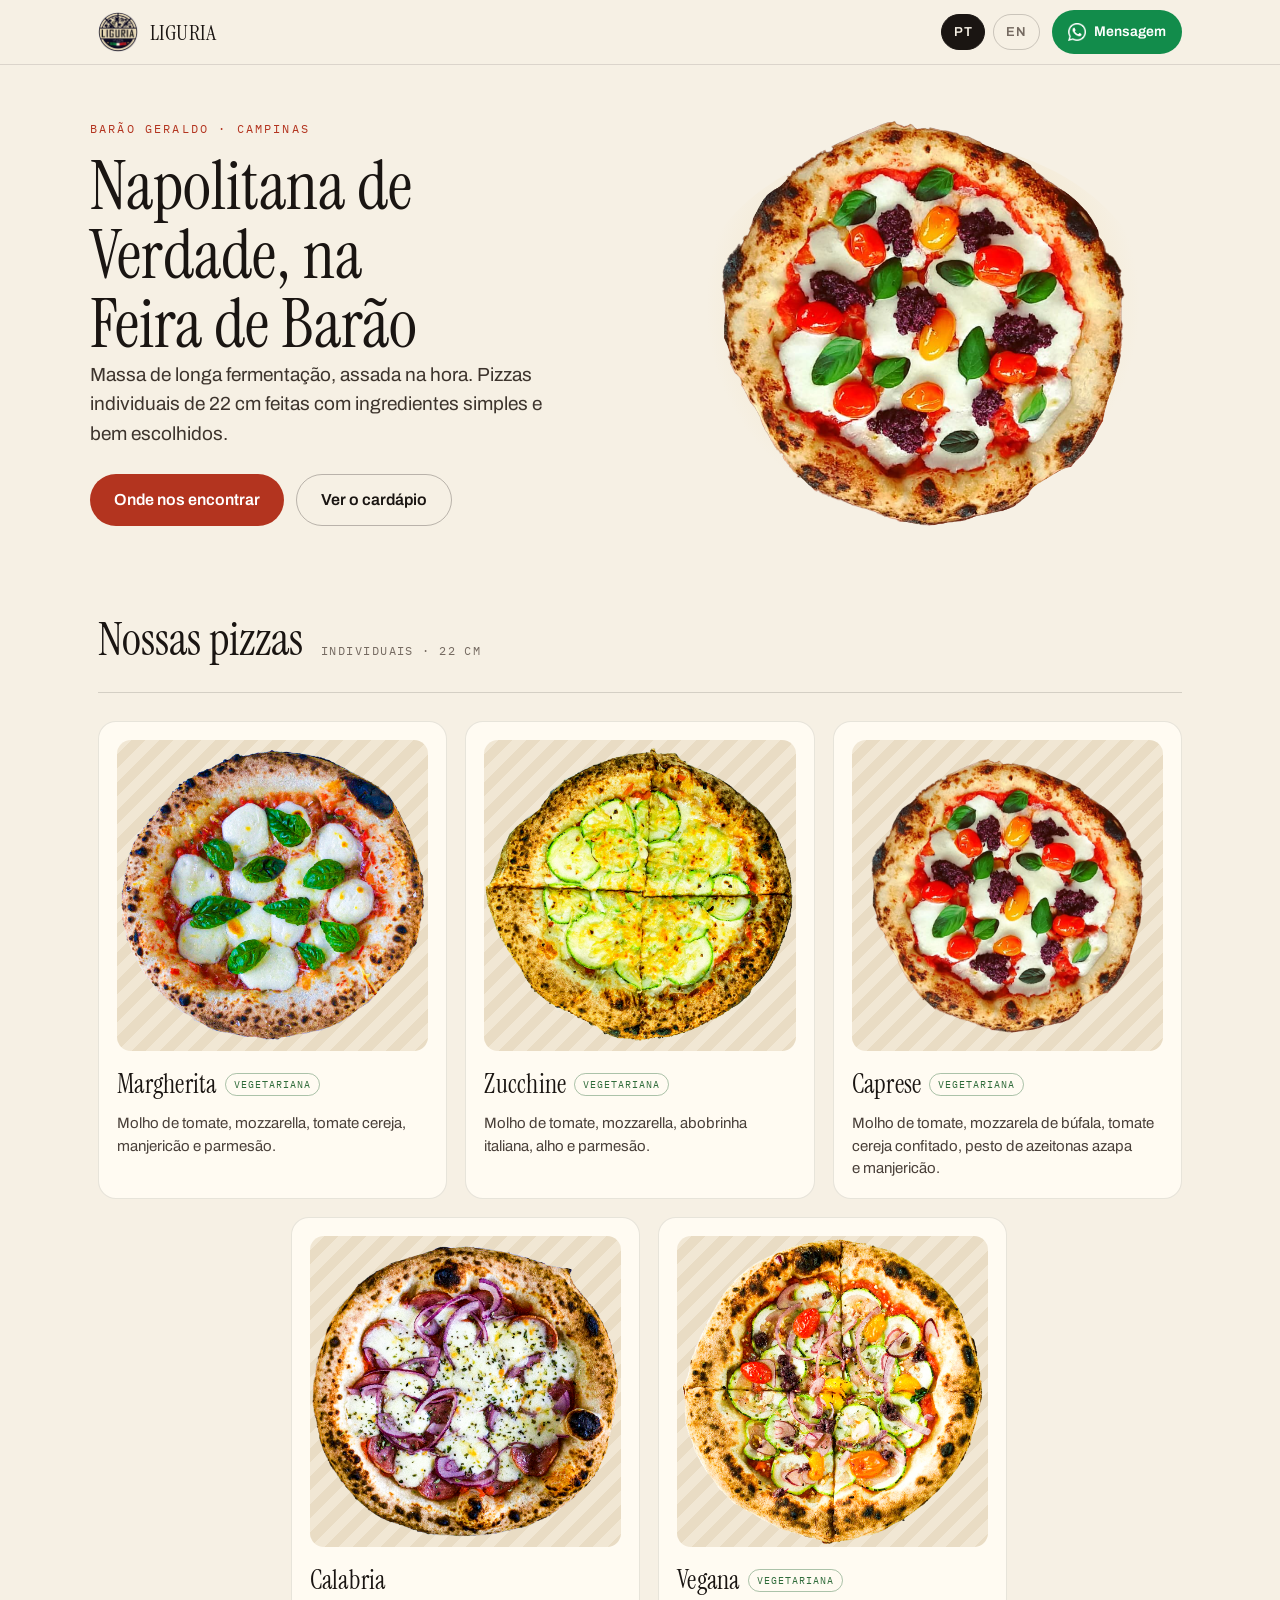
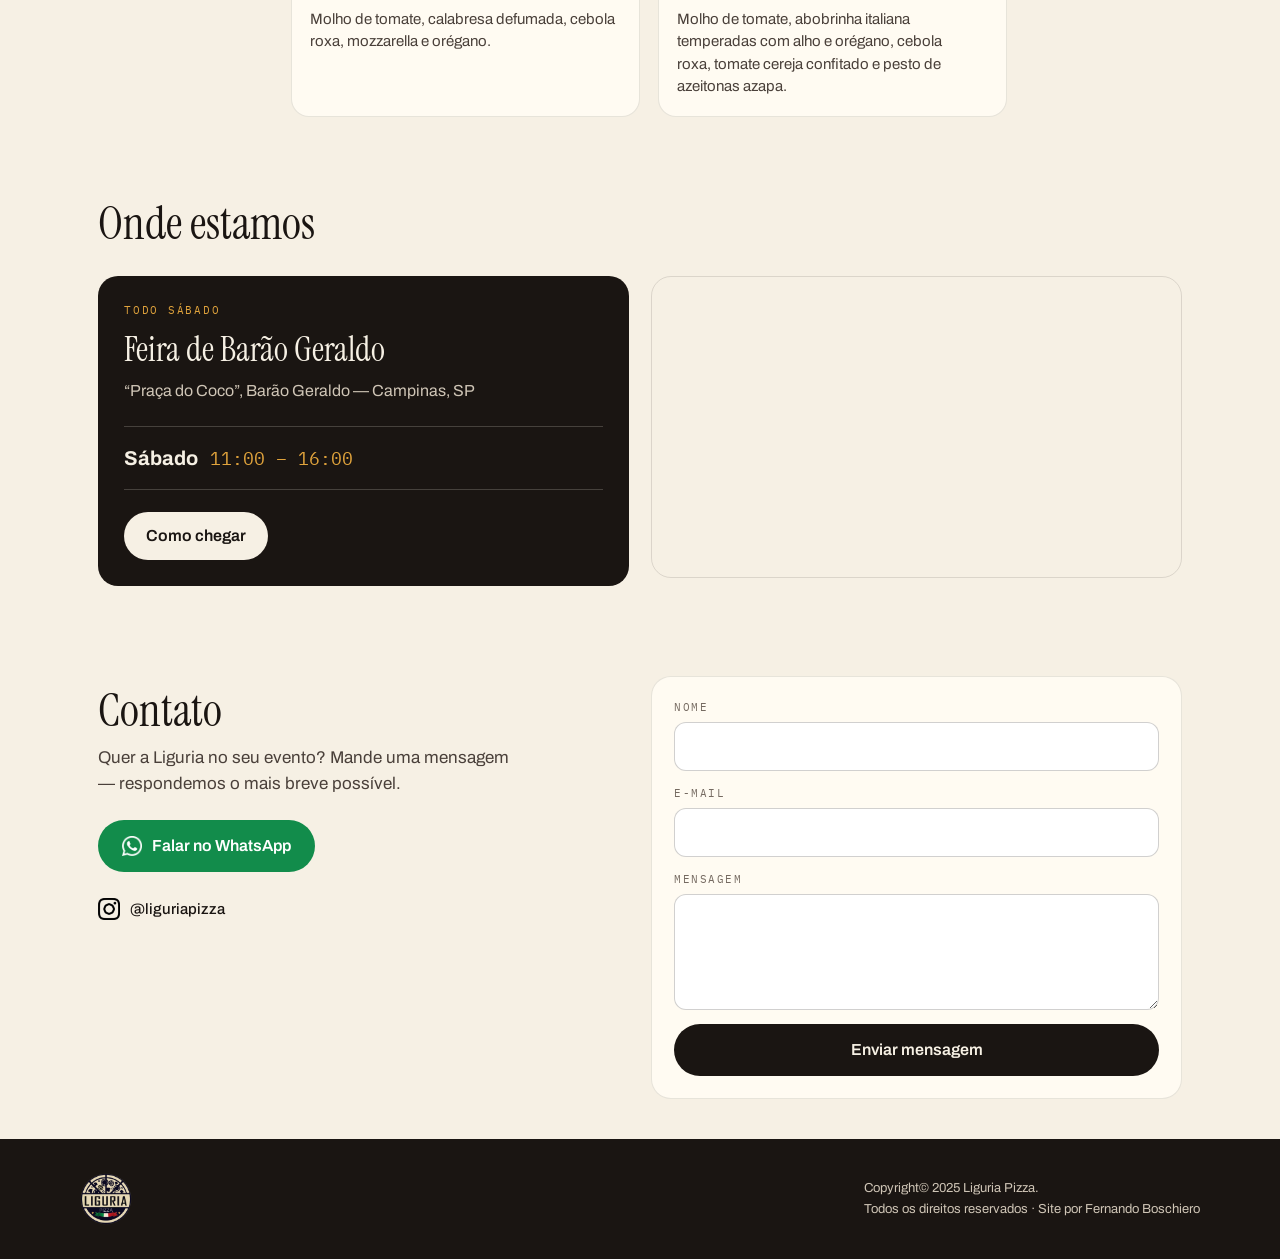
==== index.html @ d64727dc "Initial commit - Liguria Pizza website" ====
<!doctype html>
<html lang="pt-BR">
  <head>
    <meta charset="utf-8" />
    <meta name="viewport" content="width=device-width, initial-scale=1" />
    <title>
      Liguria Pizza — Pizzas Napolitanas de Verdade, em Barão Geraldo, Campinas
    </title>
    <meta
      name="description"
      content="Pizza napolitana individual de massa de longa fermentação, assada na hora. Todo sábado na Feira de Barão Geraldo, Campinas." />
    <link rel="icon" href="liguriaLogo.png" />
    <link rel="preconnect" href="https://fonts.googleapis.com" />
    <link rel="preconnect" href="https://fonts.gstatic.com" crossorigin />
    <link
      href="https://fonts.googleapis.com/css2?family=Instrument+Serif&family=Archivo:wght@400;500;600;700&family=IBM+Plex+Mono:wght@400;500&display=swap"
      rel="stylesheet" />
    <link rel="stylesheet" href="styles.css" />
  </head>
  <body>
    <header class="nav">
      <div class="nav__inner">
        <a class="nav__brand" href="#top">
          <img src="liguriaLogo.png" alt="Liguria Pizza" />
          <span>LIGURIA</span>
        </a>
        <div class="nav__spacer"></div>
        <div class="lang" role="group" aria-label="Idioma">
          <button
            type="button"
            class="lang__btn is-on"
            data-lang="pt"
            aria-pressed="true">
            PT
          </button>
          <button
            type="button"
            class="lang__btn"
            data-lang="en"
            aria-pressed="false">
            EN
          </button>
        </div>
        <a
          class="btn btn--wa btn--sm"
          target="_blank"
          href="https://wa.me/5519989601411">
          <img class="icon" src="whatsapp-icon.png" alt="" />
          <span data-i18n="navCta">Mensagem</span>
        </a>
      </div>
    </header>

    <main id="top">
      <section class="hero">
        <div class="hero__copy">
          <p class="kicker">Barão Geraldo · Campinas</p>
          <h1 data-i18n="h1">Napolitana de Verdade, na Feira de Barão</h1>
          <p class="lede" data-i18n="sub">
            Massa de longa fermentação, assada na hora. Pizzas individuais de 22
            cm feitas com ingredientes simples e bem escolhidos.
          </p>
          <div class="btn-row">
            <a class="btn btn--primary" href="#onde-estamos" data-i18n="heroCta"
              >Onde nos encontrar</a
            >
            <a class="btn btn--ghost" href="#cardapio" data-i18n="heroCta2"
              >Ver o cardápio</a
            >
          </div>
        </div>
        <div class="hero__art">
          <img
            src="CAPRESE.png"
            alt="Pizza Caprese da Liguria"
            width="460"
            height="460" />
        </div>
      </section>

      <section id="cardapio" class="section">
        <div class="section__head">
          <h2 data-i18n="menuTitle">Nossas pizzas</h2>
          <span class="kicker kicker--muted" data-i18n="menuNote"
            >Individuais · 22 cm</span
          >
        </div>
        <hr class="rule" />
        <div class="menu" id="menu-grid">
          <!-- Cards are rendered by script.js from the MENU data, so PT/EN stays in one place. -->
        </div>
      </section>

      <section id="onde-estamos" class="section">
        <h2 data-i18n="whereTitle">Onde estamos</h2>
        <div class="two-col">
          <div class="card-dark">
            <p class="kicker kicker--gold" data-i18n="whereKicker">
              Todo sábado
            </p>
            <p class="card-dark__title" data-i18n="whereName">
              Feira de Barão Geraldo
            </p>
            <p class="card-dark__addr" data-i18n="whereAddr">
              “Praça do Coco”, Barão Geraldo — Campinas, SP
            </p>
            <p class="hours">
              <span class="hours__day" data-i18n="whereDay">Sábado</span>
              <time class="hours__time" datetime="Sa 11:00-16:00"
                >11:00 – 16:00</time
              >
            </p>
            <a
              class="btn btn--light"
              href="https://www.google.com/maps/search/?api=1&amp;query=-22.820543, -47.083121"
              target="_blank"
              data-i18n="whereCta"
              >Como chegar</a
            >
          </div>
          <div class="map">
            <iframe
              title="Mapa da Feira de Barão Geraldo"
              src="https://www.google.com/maps/embed?pb=!1m18!1m12!1m3!1d591.4652904499054!2d-47.08327860828234!3d-22.820629245636475!2m3!1f0!2f0!3f0!3m2!1i1024!2i768!4f13.1!3m3!1m2!1s0x94c8c19da6e6f923%3A0x703562307a3241e1!2sFeira%20de%20Bar%C3%A3o%20Geraldo%20Pra%C3%A7a%20do%20Coco!5e0!3m2!1spt-BR!2sbr!4v1744157793940!5m2!1spt-BR!2sbr"
              loading="lazy"
              referrerpolicy="no-referrer-when-downgrade"></iframe>
          </div>
        </div>
      </section>

      <section id="contato" class="section">
        <div class="two-col">
          <div>
            <h2 data-i18n="contactTitle">Contato</h2>
            <p class="lede lede--sm" data-i18n="contactBody">
              Quer a Liguria no seu evento? Mande uma mensagem — respondemos o
              mais breve possível.
            </p>
            <a
              class="btn btn--wa"
              target="_blank"
              href="https://wa.me/5519989601411">
              <img class="icon icon--lg" src="whatsapp-icon.png" alt="" />
              <span data-i18n="contactWa">Falar no WhatsApp</span>
            </a>
            <p class="social">
              <a href="https://www.instagram.com/liguriapizza/" target="_blank">
                <img
                  class="icon icon--lg"
                  src="Instagram_Glyph_Black.png"
                  alt="Link do Instagram: @liguriapizza" />

                <span>@liguriapizza</span>
              </a>
            </p>
          </div>

          <form
            class="form"
            id="contact-form"
            action="https://formsubmit.co/liguriapizzabg@gmail.com"
            method="POST"
            target="_blank">
            <label class="field">
              <span data-i18n="fName">Nome</span>
              <input type="text" name="nome" autocomplete="name" required />
            </label>
            <label class="field">
              <span data-i18n="fEmail">E-mail</span>
              <input type="email" name="email" autocomplete="email" required />
            </label>
            <label class="field">
              <span data-i18n="fMsg">Mensagem</span>
              <textarea name="mensagem" rows="4" required></textarea>
            </label>
            <button class="btn btn--dark" type="submit" data-i18n="fSend">
              Enviar mensagem
            </button>
          </form>
        </div>
      </section>
    </main>

    <footer class="foot">
      <div class="foot__inner">
        <img src="liguriaLogo.png" alt="Liguria Pizza" height="52" />
        <p>
          Copyright© 2025 Liguria Pizza.<br />
          <span data-i18n="rights">Todos os direitos reservados</span> ·
          <span data-i18n="by">Site por</span> Fernando Boschiero
        </p>
      </div>
    </footer>
    <script src="script.js"></script>
  </body>
</html>
---- styles.css ----
/* Liguria Pizza — stylesheet
   Mobile first. Breakpoints are minimal on purpose: the layout is fluid
   (clamp + auto-fit grids), so there are only two real media queries. */

:root {
  --cream: #f6f0e4;
  --cream-card: #fffbf2;
  --ink: #1a1512;
  --ink-70: #4a403a;
  --ink-55: #756a61;
  --tomato: #b3341f;
  --tomato-dark: #8e2617;
  --gold: #e0a33c;
  --wa: #128c4b;
  --wa-dark: #0e7540;
  --veg: #2f6b3a;
  --line: rgba(26, 21, 18, 0.12);
  --shell: 1120px;
  --pad: 18px;
  --serif: "Instrument Serif", Georgia, serif;
  --sans: Archivo, system-ui, -apple-system, sans-serif;
  --mono: "IBM Plex Mono", ui-monospace, monospace;
}

*,
*::before,
*::after {
  box-sizing: border-box;
}

html {
  scroll-behavior: smooth;
}

body {
  margin: 0;
  background: var(--cream);
  color: var(--ink);
  font-family: var(--sans);
  font-size: 16px;
  line-height: 1.5;
  overflow-x: hidden;
  -webkit-font-smoothing: antialiased;
}

img {
  max-width: 100%;
}
a {
  color: var(--tomato);
  text-decoration: none;
}
a:hover {
  color: #7e2415;
}

h1,
h2,
h3 {
  font-family: var(--serif);
  font-weight: 400;
  margin: 0;
}
h1 {
  font-size: clamp(38px, 8vw, 68px);
  line-height: 1.02;
  text-wrap: balance;
}
h2 {
  font-size: clamp(30px, 5.5vw, 46px);
}

/* ---------- shared bits ---------- */

.kicker {
  margin: 0 0 14px;
  font-family: var(--mono);
  font-size: 12px;
  letter-spacing: 0.18em;
  text-transform: uppercase;
  color: var(--tomato);
}
.kicker--muted {
  color: var(--ink-55);
  letter-spacing: 0.12em;
  margin: 0;
}
.kicker--gold {
  color: var(--gold);
  font-size: 11px;
  letter-spacing: 0.16em;
  margin-bottom: 12px;
}

.lede {
  max-width: 46ch;
  margin: 0 0 26px;
  font-size: clamp(16px, 2.2vw, 19px);
  line-height: 1.55;
  color: #3d342d;
  text-wrap: pretty;
}
.lede--sm {
  font-size: 17px;
  max-width: 42ch;
  color: var(--ink-70);
  margin-bottom: 22px;
}

.icon {
  width: 18px;
  height: 18px;
  filter: brightness(0) invert(1);
}
.icon--lg {
  width: 20px;
  height: 20px;
}
.social .icon--lg {
  width: 22px;
  height: 22px;
  filter: none;
}

.rule {
  border: 0;
  height: 1px;
  background: rgba(26, 21, 18, 0.15);
  margin: 18px 0 28px;
}

.section {
  max-width: var(--shell);
  margin: 0 auto;
  padding: 56px var(--pad) 16px;
  scroll-margin-top: 84px;
}
.section:last-of-type {
  padding-bottom: 40px;
}
.section__head {
  display: flex;
  flex-wrap: wrap;
  align-items: baseline;
  gap: 12px 18px;
}

.two-col {
  display: grid;
  grid-template-columns: repeat(auto-fit, minmax(280px, 1fr));
  gap: 22px;
  align-items: start;
  margin-top: 18px;
}

/* ---------- buttons ---------- */

.btn {
  display: inline-flex;
  align-items: center;
  justify-content: center;
  gap: 10px;
  min-height: 52px; /* comfortable tap target */
  padding: 15px 24px;
  border: 0;
  border-radius: 999px;
  font: 600 16px/1 var(--sans);
  cursor: pointer;
  transition:
    background-color 0.15s ease,
    border-color 0.15s ease;
}
.btn--sm {
  min-height: 44px;
  padding: 11px 16px;
  font-size: 14px;
  gap: 8px;
}
.btn--primary {
  background: var(--tomato);
  color: #fff;
}
.btn--primary:hover {
  background: var(--tomato-dark);
  color: #fff;
}
.btn--ghost {
  border: 1.5px solid rgba(26, 21, 18, 0.28);
  color: var(--ink);
}
.btn--ghost:hover {
  border-color: var(--ink);
  background: rgba(26, 21, 18, 0.05);
  color: var(--ink);
}
.btn--wa {
  background: var(--wa);
  color: #fff;
}
.btn--wa:hover {
  background: var(--wa-dark);
  color: #fff;
}
.btn--dark {
  background: var(--ink);
  color: var(--cream);
}
.btn--dark:hover {
  background: #332a24;
}
.btn--light {
  background: var(--cream);
  color: var(--ink);
  min-height: 48px;
  padding: 13px 22px;
}
.btn--light:hover {
  background: #fff;
  color: var(--ink);
}

.btn-row {
  display: flex;
  flex-wrap: wrap;
  gap: 12px;
}

/* ---------- nav ---------- */

.nav {
  position: sticky;
  top: 0;
  z-index: 50;
  background: rgba(246, 240, 228, 0.92);
  backdrop-filter: blur(10px);
  border-bottom: 1px solid var(--line);
}
.nav__inner {
  max-width: var(--shell);
  margin: 0 auto;
  padding: 10px var(--pad);
  display: flex;
  align-items: center;
  gap: 12px;
}
.nav__brand {
  display: flex;
  align-items: center;
  gap: 12px;
  color: var(--ink);
}
.nav__brand img {
  height: 40px;
  width: auto;
  display: block;
}
.nav__brand span {
  font-family: var(--serif);
  font-size: 22px;
  letter-spacing: 0.02em;
}
.nav__spacer {
  flex: 1;
}

.lang {
  display: flex;
  gap: 8px;
}
.lang__btn {
  min-height: 36px;
  padding: 8px 12px;
  border: 1px solid rgba(26, 21, 18, 0.2);
  border-radius: 999px;
  background: transparent;
  color: var(--ink-55);
  font: 600 13px/1 var(--sans);
  letter-spacing: 0.06em;
  cursor: pointer;
}
.lang__btn.is-on {
  background: var(--ink);
  border-color: var(--ink);
  color: var(--cream);
}

/* ---------- hero ---------- */

.hero {
  max-width: var(--shell);
  margin: 0 auto;
  padding: 40px 10px 8px 10px;
  display: grid;
  grid-template-columns: repeat(auto-fit, minmax(300px, 1fr));
  gap: 32px;
  align-items: center;
}
.hero__art {
  position: relative;
  display: flex;
  justify-content: center;
  align-items: center;
}
.hero__art::before {
  /* warm halo behind the pizza */
  content: "";
  position: absolute;
  inset: 8% 6%;
  border-radius: 50%;
  background: radial-gradient(circle at 50% 45%, #efd9a8 0%, var(--cream) 70%);
}
.hero__art img {
  position: relative;
  width: 100%;
  max-width: 460px;
  height: auto;
  display: block;
}

/* ---------- menu ---------- */

/* Cards share one flex basis so they grow together; script.js equalises and
   centres a short final row. The three .menu__filler stops a lone last card
   from stretching wider than the ones above it (CSS-only fallback). */
.menu {
  display: flex;
  flex-wrap: wrap;
  margin: -9px;
}
.menu__card,
.menu__filler {
  flex: 1 1 300px;
  max-width: 600px;
  margin: 9px;
}
.menu__filler {
  height: 0;
  margin-top: 0;
  margin-bottom: 0;
}

.menu__card {
  display: flex;
  flex-direction: column;
  gap: 14px;
  background: var(--cream-card);
  border: 1px solid rgba(26, 21, 18, 0.1);
  border-radius: 18px;
  padding: 18px;
  transition: border-color 0.15s ease;
}
.menu__card:hover {
  border-color: rgba(179, 52, 31, 0.45);
}

.menu__shot {
  aspect-ratio: 1 / 1;
  border-radius: 14px;
  overflow: hidden;
  background: repeating-linear-gradient(
    135deg,
    #f1e7d4 0 10px,
    #e9dcc4 10px 20px
  );
  display: flex;
  align-items: center;
  justify-content: center;
}
.menu__shot img {
  width: 100%;
  height: 100%;
  object-fit: contain;
  display: block;
}
.menu__shot span {
  /* placeholder for a missing photo */
  padding: 0 14px;
  font-family: var(--mono);
  font-size: 11px;
  letter-spacing: 0.1em;
  text-transform: uppercase;
  color: #8a7b66;
  text-align: center;
}

.menu__name {
  display: flex;
  align-items: center;
  flex-wrap: wrap;
  gap: 8px;
  margin-bottom: 8px;
}
.menu__name h3 {
  font-size: 26px;
  letter-spacing: 0.01em;
}
.menu__desc {
  margin: 0;
  font-size: 15px;
  line-height: 1.5;
  color: var(--ink-70);
  text-wrap: pretty;
}

.tag {
  padding: 3px 8px;
  border: 1px solid rgba(47, 107, 58, 0.4);
  border-radius: 999px;
  font-family: var(--mono);
  font-size: 10px;
  letter-spacing: 0.1em;
  text-transform: uppercase;
  color: var(--veg);
}

/* ---------- where we are ---------- */

.card-dark {
  background: var(--ink);
  color: var(--cream);
  border-radius: 20px;
  padding: 26px;
}
.card-dark__title {
  font-family: var(--serif);
  font-size: clamp(26px, 4vw, 34px);
  line-height: 1.2;
  margin: 0 0 8px;
}
.card-dark__addr {
  margin: 0 0 22px;
  font-size: 16px;
  line-height: 1.55;
  color: #cfc5b6;
}

.hours {
  display: flex;
  align-items: baseline;
  gap: 12px;
  margin: 0 0 22px;
  padding: 16px 0;
  border-top: 1px solid rgba(246, 240, 228, 0.2);
  border-bottom: 1px solid rgba(246, 240, 228, 0.2);
}
.hours__day {
  font-weight: 700;
  font-size: 20px;
}
.hours__time {
  font-family: var(--mono);
  font-size: 18px;
  color: var(--gold);
}

.map {
  border: 1px solid var(--line);
  border-radius: 20px;
  overflow: hidden;
  min-height: 300px;
}
.map iframe {
  display: block;
  width: 100%;
  height: 100%;
  min-height: 300px;
  border: 0;
}

/* ---------- contact ---------- */

.social {
  display: flex;
  align-items: center;
  gap: 10px;
  margin: 26px 0 0;
}
.social a {
  display: flex;
  align-items: center;
  gap: 10px;
  color: var(--ink);
  font-weight: 500;
  font-size: 15px;
}

.form {
  display: flex;
  flex-direction: column;
  gap: 14px;
  background: var(--cream-card);
  border: 1px solid rgba(26, 21, 18, 0.1);
  border-radius: 20px;
  padding: 22px;
}
.field {
  display: flex;
  flex-direction: column;
  gap: 7px;
}
.field > span {
  font-family: var(--mono);
  font-size: 11px;
  letter-spacing: 0.14em;
  text-transform: uppercase;
  color: var(--ink-55);
}
.field input,
.field textarea {
  min-height: 48px;
  padding: 12px 14px;
  border: 1px solid rgba(26, 21, 18, 0.2);
  border-radius: 12px;
  background: #fff;
  color: var(--ink);
  font: 400 16px/1.4 var(--sans); /* 16px keeps iOS from zooming on focus */
}
.field textarea {
  resize: vertical;
}
.field input:focus-visible,
.field textarea:focus-visible {
  outline: 2px solid var(--tomato);
  outline-offset: 1px;
}

/* ---------- footer ---------- */

.foot {
  background: var(--ink);
  color: #cfc5b6;
  padding: 34px var(--pad);
}
.foot__inner {
  max-width: var(--shell);
  margin: 0 auto;
  display: flex;
  flex-wrap: wrap;
  align-items: center;
  justify-content: space-between;
  gap: 20px;
}
.foot img {
  height: 52px;
  width: auto;
}
.foot p {
  margin: 0;
  font-size: 13px;
  line-height: 1.6;
}

/* ---------- media queries ---------- */

/* On a phone the hero pizza dominates the screen for no benefit — drop it. */
@media (max-width: 400px) {
  .hero__art {
    display: none;
  }

  .lang__btn,
  .btn--sm {
    min-height: 28px;
    padding: 6px 8px;
    font: 600 11px/1 var(--sans);
  }

  .btn-row {
    justify-content: center;
    gap: 12px;
  }

  .hero {
    padding: 40px 18px 8px 15px;
  }

  .menu__card,
  .menu__filler {
    flex: 1 1 180px;
    max-width: 100%;
    margin: 6px;
  }
}

@media (max-width: 700px) {
  .hero__art {
    display: none;
  }
}

@media (prefers-reduced-motion: reduce) {
  html {
    scroll-behavior: auto;
  }
  * {
    transition: none !important;
  }
}
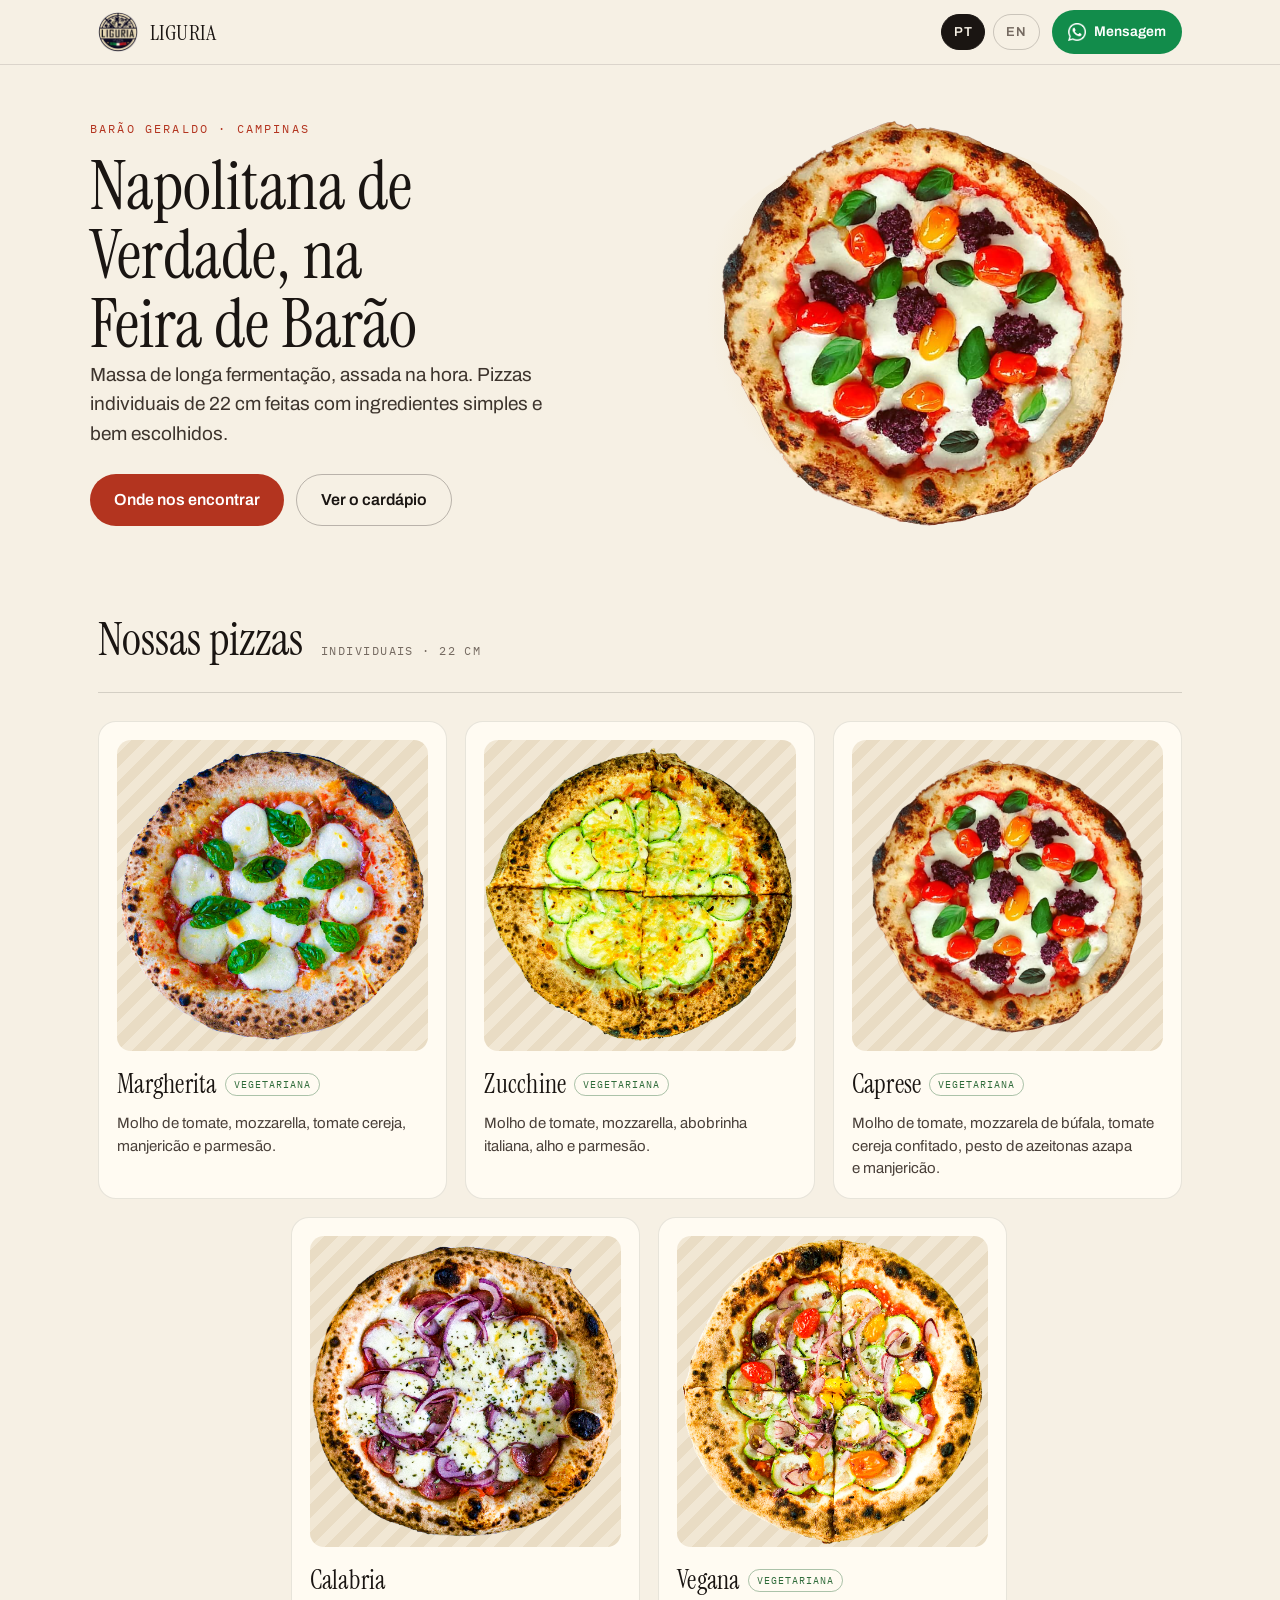
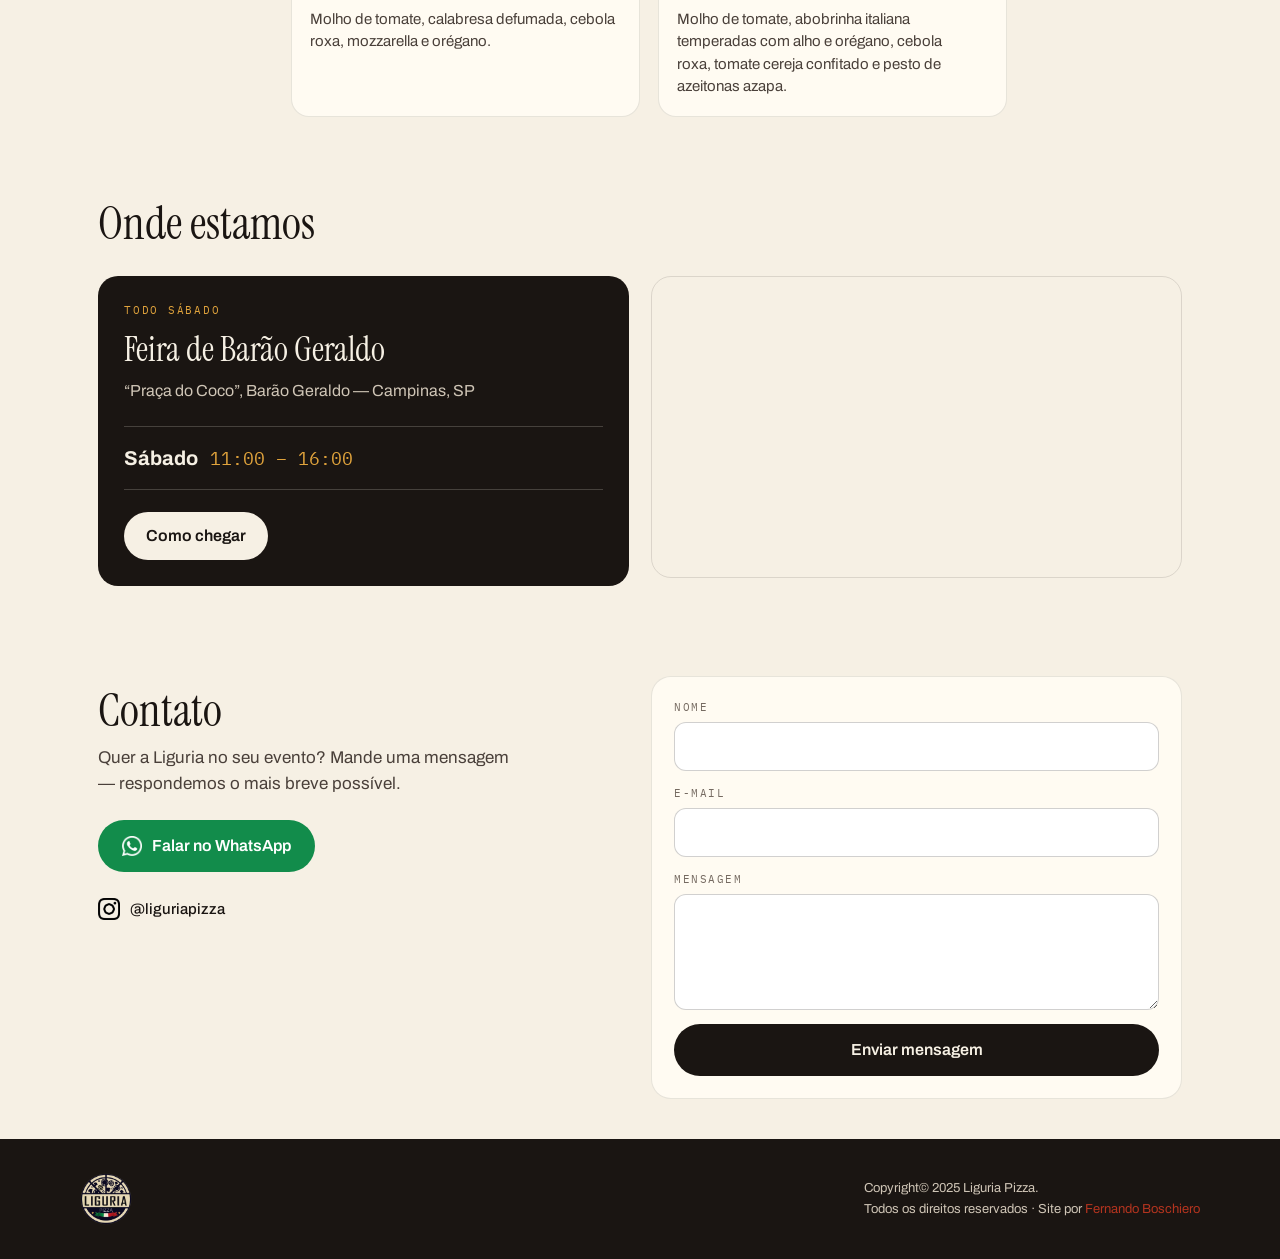
==== commit 894677c9: "added link to site creator" ====
--- a/index.html
+++ b/index.html
@@ -187,7 +187,10 @@
         <p>
           Copyright© 2025 Liguria Pizza.<br />
           <span data-i18n="rights">Todos os direitos reservados</span> ·
-          <span data-i18n="by">Site por</span> Fernando Boschiero
+          <span data-i18n="by">Site por</span>
+          <a target="_blank" href="https://fernandoboschiero.com.br"
+            >Fernando Boschiero</a
+          >
         </p>
       </div>
     </footer>
--- a/styles.css
+++ b/styles.css
@@ -52,6 +52,7 @@
 }
 a:hover {
   color: #7e2415;
+  cursor: pointer;
 }
 
 h1,
